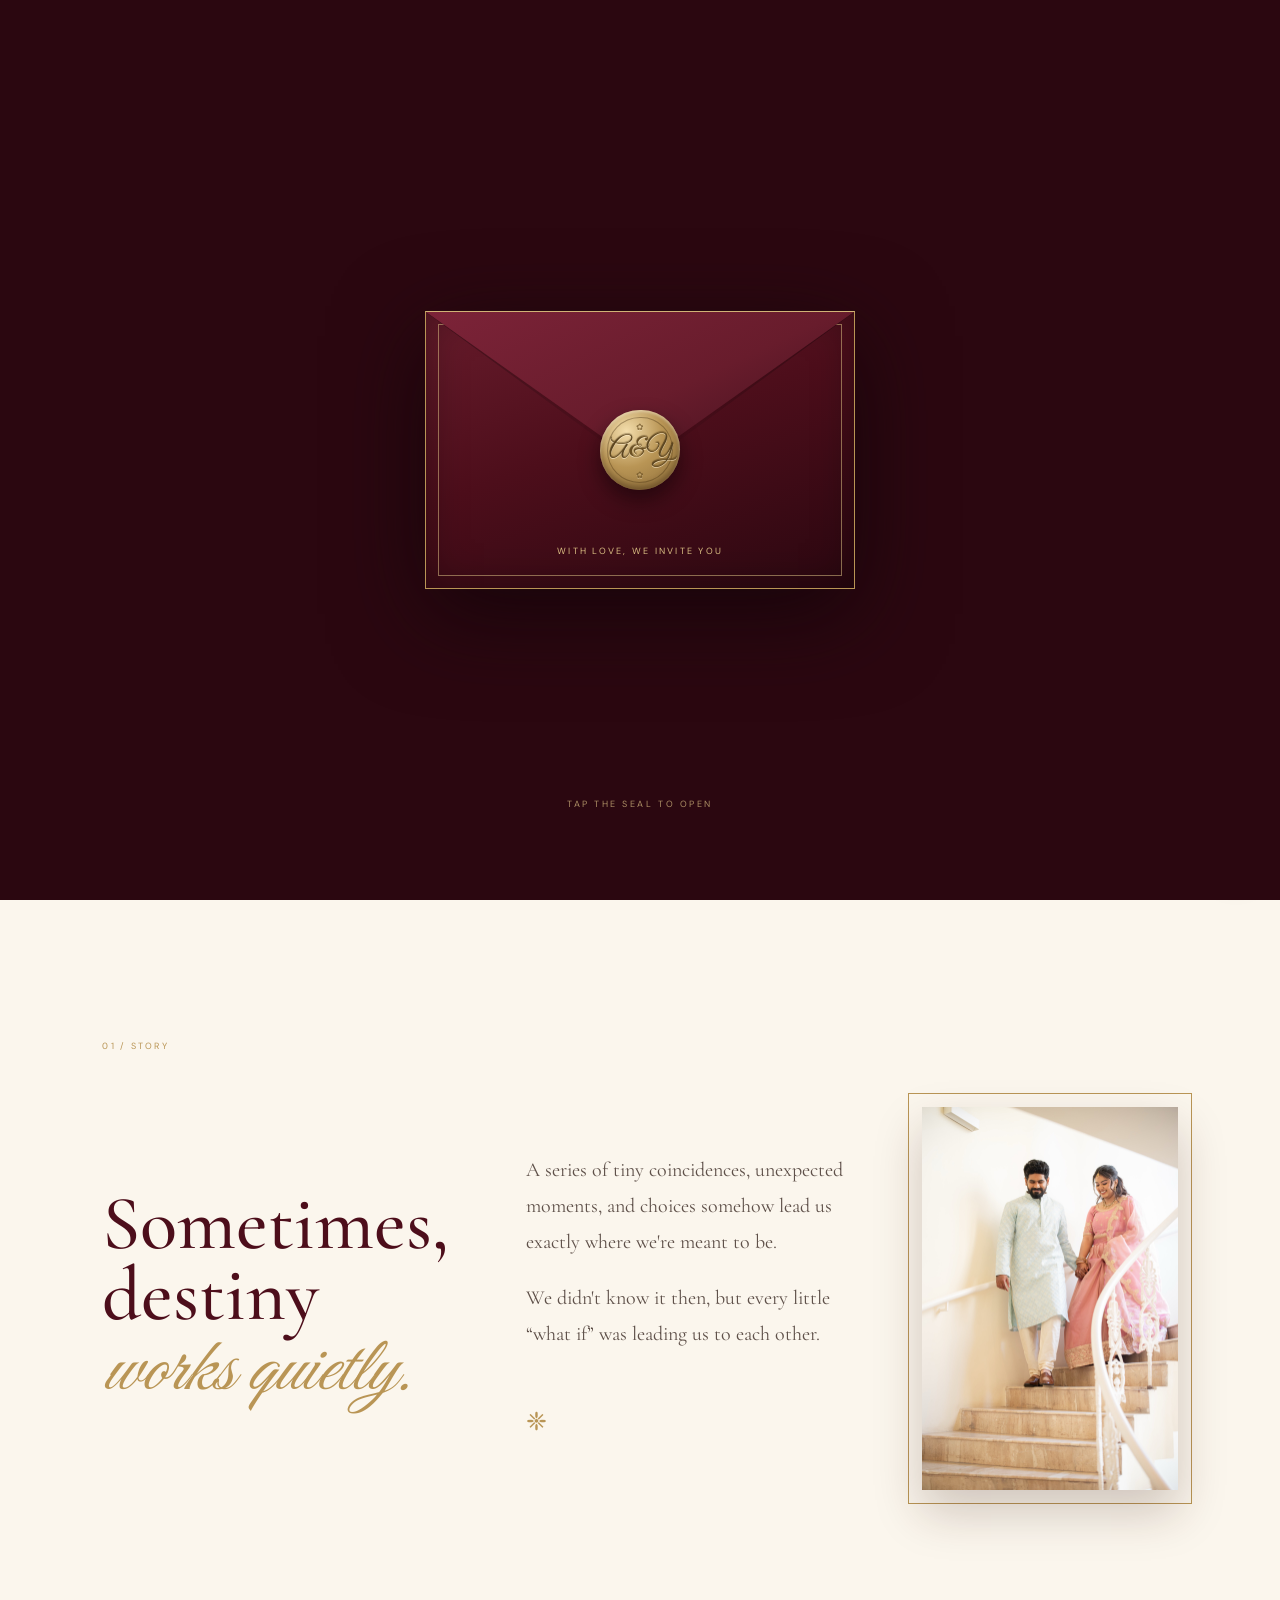
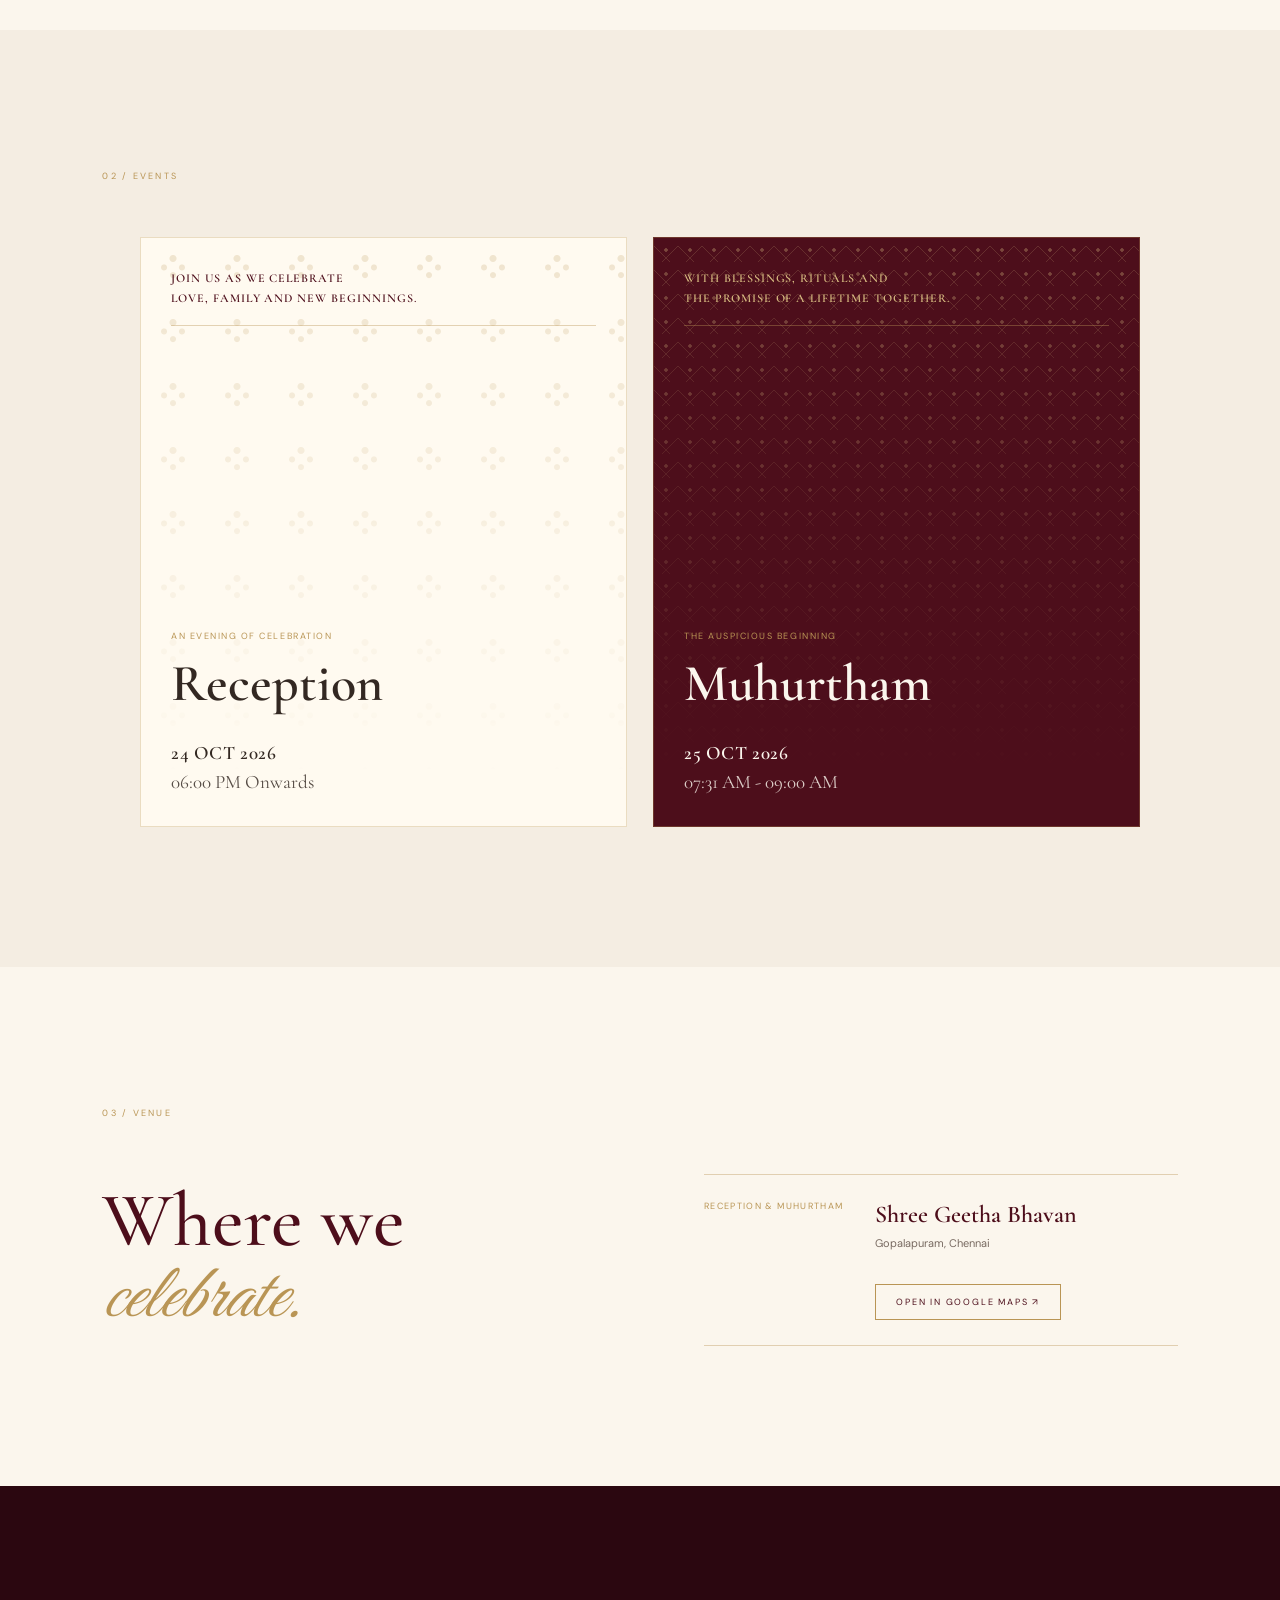
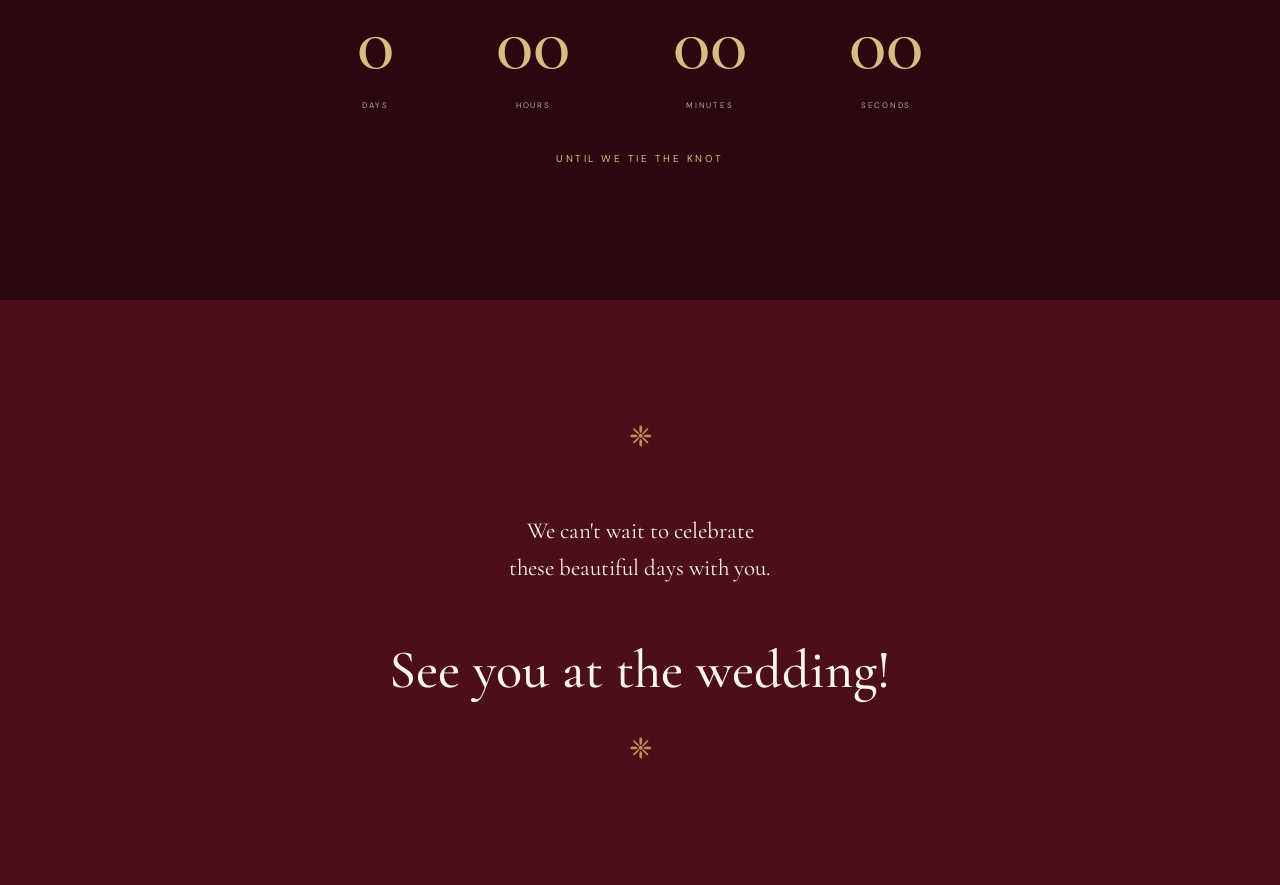
==== 24,25-October/index.html @ c05a2e61 "Add files via upload" ====
<!doctype html>
<html lang="en">
<head>
<meta charset="utf-8"><meta name="viewport" content="width=device-width,initial-scale=1">
<meta name="theme-color" content="#4d0e1b">
<title>Akshaya & Yuvaraaj — Our Wedding</title>
<link rel="preconnect" href="https://fonts.googleapis.com"><link rel="preconnect" href="https://fonts.gstatic.com" crossorigin>
<link href="https://fonts.googleapis.com/css2?family=Cormorant+Garamond:wght@400;500;600;700&family=DM+Sans:wght@400;500;600&family=Great+Vibes&family=Marcellus&family=Parisienne&display=swap" rel="stylesheet">
<link rel="stylesheet" href="css/style.css">
</head>
<body class="locked">

<div class="envelope-screen" id="envelopeScreen">
  <div class="envelope" id="envelope">
    <div class="envelope-body">
      <button class="seal" id="sealButton" aria-label="Open invitation"><span class="seal-flourish top">✿</span><span class="seal-monogram">A<i>&</i>Y</span><span class="seal-flourish bottom">✿</span></button><p>With love, we invite you</p>
    </div>
    <div class="envelope-flap"></div>
    <div class="invitation-card">
      <div class="card-border">
        <span class="ornament">✦</span>
        <p class="eyebrow">With the blessings of our families</p>
        <h1>Akshaya & Yuvaraaj</h1>
        <p class="invite-line">joyfully invite you to celebrate<br>the beginning of our forever</p>
        <p class="card-date">24 · 25 October 2026</p><p class="card-place">Chennai</p>
        <span class="ornament">❈</span>
      </div>
    </div>
  </div>
  <p class="open-hint" id="openHint">Tap the seal to open</p>
  <audio id="bgMusic" src="audio/song.mp3" loop preload="none"></audio>
</div>

<button class="sound-toggle" id="soundToggle" aria-label="Toggle music" hidden>♪</button>

<header class="site-nav">
  <a class="brand" href="#home">A <span>&</span> Y</a>
  <nav><a href="#story">Story</a><a href="#events">Events</a><a href="#venue">Venue</a></nav>
</header>

<main>
<section class="hero reveal" id="home">
  <div class="motif motif-left">✺</div><div class="hero-copy">
    <p class="eyebrow">Our wedding celebration</p><h2>Akshaya</h2><h3><i>&</i></h3><h2>Yuvaraaj</h2>
    <div class="gold-rule"></div><p class="hero-date">25 · 10 · 2026</p>
    <p class="hero-note">Two hearts.<br>One beautiful beginning.</p>
  </div><div class="motif motif-right">✺</div><div class="kolam">◇ ◇ ◇</div>
</section>

<section class="story section reveal" id="story">
  <div class="section-label">01 / Story</div><div class="story-grid">
    <div><h3>Sometimes, destiny<br><i>works quietly.</i></h3></div>
    <div class="story-copy"><p>A series of tiny coincidences, unexpected moments, and choices somehow lead us exactly where we're meant to be.</p>
    <p>We didn't know it then, but every little “what if” was leading us to each other.</p><div class="tiny-ornament">❈</div></div>
    <div class="story-photo"><img src="images/couple-stairs.jpeg" alt="Akshaya and YuvaraaJ"></div>
  </div>
</section>

<section class="events section reveal" id="events">
  <div class="section-label">02 / Events</div>
  <div class="event-grid">
    <article class="event-card reception"><div class="event-texture floral-texture"></div><p class="event-tagline-small">Join us as we celebrate<br>love, family and new beginnings.</p>
      <div class="event-lower"><div class="event-title-block"><p class="event-kicker">An evening of celebration</p><h4>Reception</h4></div>
      <div class="event-datetime-big"><span class="event-date">24 OCT 2026</span><span class="event-time">06:00 PM Onwards</span></div></div></article>
    <article class="event-card muhurtham"><div class="event-texture kolam-texture"></div><p class="event-tagline-small">With blessings, rituals and<br>the promise of a lifetime together.</p>
      <div class="event-lower"><div class="event-title-block"><p class="event-kicker">The auspicious beginning</p><h4>Muhurtham</h4></div>
      <div class="event-datetime-big"><span class="event-date">25 OCT 2026</span><span class="event-time">07:31 AM - 09:00 AM</span></div></div></article>
  </div>
</section>

<section class="venue section reveal" id="venue"><div class="section-label">03 / Venue</div><div class="venue-wrap">
  <div><h3>Where we<br><i>celebrate.</i></h3></div>
  <div class="venue-list"><div><span>Reception & Muhurtham</span><strong>Shree Geetha Bhavan</strong><small>Gopalapuram, Chennai</small>
  <a class="button" target="_blank" rel="noopener" href="https://maps.app.goo.gl/RfTNdbBHobpae8vCA?g_st=ic">Open in Google Maps ↗</a></div></div>
</div></section>

<section class="countdown section reveal">
  <div class="countdown-grid"><div><strong id="days">—</strong><span>Days</span></div><div><strong id="hours">—</strong><span>Hours</span></div>
  <div><strong id="minutes">—</strong><span>Minutes</span></div><div><strong id="seconds">—</strong><span>Seconds</span></div></div><br>
  <br><p class="eyebrow">Until we tie the knot</p>
</section>

<section class="closing reveal"><div class="closing-ornament">❈</div><p>We can't wait to celebrate<br>these beautiful days with you.</p>
<h3>See you at the wedding!</h3><div class="closing-ornament">❈</div></section>
</main>
<script src="js/script.js"></script>
</body></html>
---- 24,25-October/css/style.css ----
:root{--maroon:#4d0e1b;--maroon-deep:#2b0710;--maroon-soft:#681c2c;--gold:#b99555;--gold-light:#d8bd82;--teal:#164f4e;--ivory:#fbf6ed;--paper:#fffaf2;--ink:#332822;--muted:#786a61}
*{box-sizing:border-box}html{scroll-behavior:smooth}body{margin:0;background:var(--ivory);color:var(--ink);font-family:"DM Sans",sans-serif}body.locked{overflow:hidden}a{color:inherit;text-decoration:none}
.envelope-screen{position:fixed;inset:0;z-index:50;background:var(--maroon-deep);display:grid;place-items:center;overflow:hidden;transition:opacity .9s ease,visibility .9s ease}.envelope-screen.closed-out{opacity:0;visibility:hidden;pointer-events:none}
.envelope{position:relative;width:min(72vw,430px);aspect-ratio:1.55;perspective:1200px;filter:drop-shadow(0 25px 45px #17040a)}.envelope-body{position:absolute;inset:0;background:linear-gradient(160deg,var(--maroon-soft) 0%,var(--maroon) 45%,var(--maroon-deep) 100%);border:1px solid var(--gold);display:grid;place-items:center;overflow:hidden;box-shadow:inset 0 0 40px rgba(0,0,0,.35)}.envelope-body:before{content:"";position:absolute;inset:12px;border:1px solid rgba(216,189,130,.55)}.envelope-body:after{content:"";position:absolute;left:0;right:0;top:0;height:57%;background:linear-gradient(to bottom,rgba(0,0,0,.32),transparent);clip-path:polygon(0 0,100% 0,50% 100%);pointer-events:none}.envelope-body p{position:absolute;bottom:22px;color:var(--gold-light);font-size:9px;letter-spacing:.25em;text-transform:uppercase}
.seal{width:80px;height:80px;z-index:5;position:relative;border-radius:50% 48% 51% 49%/51% 49% 51% 49%;background:radial-gradient(circle at 33% 27%,#f3ddab 0%,var(--gold) 45%,#8a6a37 100%);box-shadow:0 10px 20px rgba(10,2,4,.5),inset 0 2px 3px rgba(255,246,222,.5),inset 0 -4px 7px rgba(50,32,10,.45);display:grid;place-items:center;transition:opacity .5s ease .05s,transform .6s cubic-bezier(.3,.6,.3,1) .05s,box-shadow .3s;border:none;padding:0;cursor:pointer;font:inherit;animation:sealPulse 2.6s ease-in-out infinite}.seal:hover{box-shadow:0 12px 26px rgba(10,2,4,.55),inset 0 2px 3px rgba(255,246,222,.6),inset 0 -4px 7px rgba(50,32,10,.4),0 0 0 4px rgba(216,189,130,.25)}.envelope.open .seal{opacity:0;transform:scale(.35) rotate(-16deg);animation:none}
@keyframes sealPulse{0%,100%{transform:scale(1);box-shadow:0 10px 20px rgba(10,2,4,.5),inset 0 2px 3px rgba(255,246,222,.5),inset 0 -4px 7px rgba(50,32,10,.45),0 0 0 0 rgba(216,189,130,.35)}50%{transform:scale(1.045);box-shadow:0 10px 20px rgba(10,2,4,.5),inset 0 2px 3px rgba(255,246,222,.5),inset 0 -4px 7px rgba(50,32,10,.45),0 0 0 8px rgba(216,189,130,0)}}
.open-hint{position:absolute;bottom:9%;left:50%;transform:translateX(-50%);color:var(--gold-light);font-size:9px;letter-spacing:.28em;text-transform:uppercase;opacity:.75;transition:opacity .5s ease;animation:hintFade 2.6s ease-in-out infinite}.open-hint.faded{opacity:0;animation:none}
@keyframes hintFade{0%,100%{opacity:.55}50%{opacity:.9}}
.seal:before{content:"";position:absolute;inset:7px;border-radius:inherit;border:1px solid rgba(74,52,18,.4)}
.seal-monogram{font-family:"Great Vibes";font-size:27px;line-height:1;color:#5c451f;text-shadow:0 1px 0 rgba(255,241,214,.65),0 -1px 1px rgba(58,38,10,.55);position:relative;z-index:1}.seal-monogram i{font-style:normal;margin:0 1px;color:#6b5023}
.seal-flourish{position:absolute;font-size:9px;color:#6b5023;opacity:.7;text-shadow:0 1px 0 rgba(255,241,214,.5)}.seal-flourish.top{top:11px}.seal-flourish.bottom{bottom:9px}
.envelope-flap{position:absolute;z-index:4;left:0;right:0;top:0;height:55%;background:linear-gradient(155deg,#7c2338 0%,var(--maroon-soft) 55%,#3d0f1c 100%);clip-path:polygon(0 0,100% 0,50% 100%);border-top:1px solid var(--gold-light);transform-origin:top;transition:transform 1.1s cubic-bezier(.2,.75,.2,1);filter:drop-shadow(0 8px 12px rgba(0,0,0,.4))}.envelope.open .envelope-flap{transform:rotateX(180deg)}
.invitation-card{position:absolute;z-index:3;left:7%;right:7%;top:8%;bottom:5%;background:var(--paper);padding:10px;transform:translateY(38%) scale(.94);opacity:0;transition:transform 1.15s .3s cubic-bezier(.2,.8,.2,1),opacity .5s .35s ease;box-shadow:0 12px 30px rgba(0,0,0,.18)}.envelope.open .invitation-card{transform:translateY(-4%) scale(1);opacity:1}
.card-border{height:100%;border:1px solid var(--gold);outline:1px solid rgba(185,149,85,.35);outline-offset:-6px;display:flex;flex-direction:column;align-items:center;justify-content:center;text-align:center;padding:18px}.ornament{color:var(--gold);font-size:18px;display:inline-block;animation:ornamentShimmer 4.5s ease-in-out infinite}.eyebrow{font-size:10px;letter-spacing:.25em;text-transform:uppercase;color:var(--gold);margin:0 0 15px}.card-border .eyebrow{font-size:8px;margin:9px 0}.card-border h1{font:600 clamp(26px,5vw,39px) "Cormorant Garamond";margin:5px 0 8px;color:var(--maroon)}.card-border h1 i,.hero h2 i{font-family:"Great Vibes";font-weight:400;color:var(--gold)}.invite-line{font:400 12px/1.6 "Cormorant Garamond";margin:4px 0 10px}.card-date{font-size:8px;letter-spacing:.2em;text-transform:uppercase;color:var(--maroon);margin:3px}.card-place{font-size:8px;letter-spacing:.2em;text-transform:uppercase;color:var(--muted);margin:0 0 8px}
.site-nav{position:fixed;z-index:20;top:0;left:0;right:0;height:76px;padding:0 5vw;display:flex;align-items:center;justify-content:space-between;background:rgba(251,246,237,.88);backdrop-filter:blur(12px);border-bottom:1px solid rgba(185,149,85,.18);opacity:0;transform:translateY(-15px);transition:.7s .3s}.site-nav.visible{opacity:1;transform:none}.brand{font:600 21px "Cormorant Garamond";color:var(--maroon)}.brand span{font-family:"Great Vibes";color:var(--gold)}.site-nav nav{display:flex;gap:34px;font-size:10px;text-transform:uppercase;letter-spacing:.18em;color:var(--maroon)}
.hero{min-height:100svh;background:var(--maroon);color:var(--ivory);display:grid;place-items:center;text-align:center;position:relative;overflow:hidden;padding:100px 20px 70px}.hero:before{content:"";position:absolute;inset:5%;border:1px solid rgba(216,189,130,.32)}.hero:after{content:"";position:absolute;inset:7%;border:1px solid rgba(216,189,130,.13)}.hero-copy{position:relative;z-index:2}.hero .eyebrow{color:var(--gold-light)}.hero h2{font:600 clamp(58px,11vw,125px)/.8 "Cormorant Garamond";margin:0 0 24px}.hero h3{margin:6px 0}.hero h3 i{display:inline-block;animation:ampGlow 3.2s ease-in-out infinite;text-shadow:0 0 0 rgba(216,189,130,0)}.gold-rule{height:1px;width:100px;background:var(--gold);margin:auto}.hero-date{font-size:14px;letter-spacing:.45em;margin:23px 0;color:var(--gold-light)}.hero-note{font:400 14px/1.7 "Cormorant Garamond";opacity:.82}.motif{position:absolute;color:var(--gold);font-size:160px;opacity:.12;animation:motifFloat 9s ease-in-out infinite}.motif-left{left:-55px;top:22%}.motif-right{right:-55px;bottom:18%;animation-delay:-4.5s}.kolam{position:absolute;bottom:8%;font-size:25px;letter-spacing:14px;color:var(--gold);opacity:.35}
.section{padding:140px 8vw;max-width:1450px;margin:auto}.section-label{font-size:9px;letter-spacing:.25em;color:var(--gold);text-transform:uppercase;margin-bottom:55px}.story-grid{display:grid;grid-template-columns:.9fr 1fr .8fr;gap:6vw;align-items:stretch}.venue-wrap{display:grid;grid-template-columns:1fr 1fr;gap:10vw;align-items:center}
.story-grid>div:first-child,.story-copy{display:flex;flex-direction:column;justify-content:center}.story-photo{position:relative}.story-photo:before{content:"";position:absolute;inset:-14px;border:1px solid var(--gold);z-index:0}.story-photo img{position:relative;z-index:1;display:block;width:100%;height:100%;min-height:380px;object-fit:cover;object-position:top center;box-shadow:0 22px 45px rgba(57,27,18,.22)}h3{font:500 clamp(48px,6vw,82px)/.92 "Cormorant Garamond";color:var(--maroon);margin:0}h3 i{font-family:"Great Vibes";font-weight:400;color:var(--gold)}
.story-copy{max-width:530px;font:400 20px/1.8 "Cormorant Garamond";color:#5f514a}.story-copy p{margin:0 0 20px}.tiny-ornament{color:var(--gold);font-size:25px;margin-top:28px;display:inline-block;animation:ornamentShimmer 5s ease-in-out infinite .8s}.events{background:#f4ede2;max-width:none;padding-left:8vw;padding-right:8vw}.section-heading{text-align:center;margin-bottom:70px}.section-heading .eyebrow{margin-bottom:10px}.event-grid{display:grid;grid-template-columns:repeat(2,1fr);gap:26px;max-width:1000px;margin:auto}.event-card{min-height:590px;padding:30px;display:flex;flex-direction:column;justify-content:space-between;position:relative;overflow:hidden;border:1px solid rgba(185,149,85,.3);transition:transform .45s,box-shadow .45s}.event-card:hover{transform:translateY(-9px);box-shadow:0 22px 50px rgba(57,27,18,.13)}.reception{background:#fffaf0}.muhurtham{background:var(--maroon);color:var(--ivory)}.event-tagline-small{font:600 12px/1.7 "Cormorant Garamond";letter-spacing:.08em;text-transform:uppercase;color:var(--gold-light);margin:0 0 4px;padding-bottom:16px;border-bottom:1px solid rgba(185,149,85,.4)}.reception .event-tagline-small{color:var(--maroon)}
.event-texture{position:absolute;inset:0;z-index:0;pointer-events:none}.event-card>*:not(.event-texture){position:relative;z-index:1}
.bokeh-texture{opacity:.5;background-image:radial-gradient(circle at 15% 20%,rgba(216,189,130,.9) 0 4px,transparent 6px),radial-gradient(circle at 60% 10%,rgba(216,189,130,.6) 0 3px,transparent 5px),radial-gradient(circle at 85% 45%,rgba(216,189,130,.8) 0 5px,transparent 7px),radial-gradient(circle at 30% 65%,rgba(216,189,130,.5) 0 3px,transparent 5px),radial-gradient(circle at 70% 80%,rgba(216,189,130,.7) 0 4px,transparent 6px),radial-gradient(circle at 10% 90%,rgba(216,189,130,.6) 0 3px,transparent 5px),radial-gradient(circle at 95% 75%,rgba(216,189,130,.55) 0 3px,transparent 5px);background-size:230px 230px;mask-image:linear-gradient(to bottom,#000,transparent 92%);animation:driftBokeh 26s linear infinite}
.floral-texture{opacity:.22;background-image:radial-gradient(circle at 50% 32%,var(--gold) 0 3px,transparent 4px),radial-gradient(circle at 36% 46%,var(--gold) 0 2.5px,transparent 3.5px),radial-gradient(circle at 64% 46%,var(--gold) 0 2.5px,transparent 3.5px),radial-gradient(circle at 50% 58%,var(--gold) 0 2.5px,transparent 3.5px);background-size:64px 64px;mask-image:linear-gradient(to bottom,#000,transparent 92%);animation:driftFloral 16s linear infinite}
.kolam-texture{opacity:.34;background-image:radial-gradient(circle,var(--gold-light) 1.5px,transparent 2px),repeating-linear-gradient(45deg,transparent 0 11px,rgba(216,189,130,.55) 11px 12px,transparent 12px 23px),repeating-linear-gradient(-45deg,transparent 0 11px,rgba(216,189,130,.55) 11px 12px,transparent 12px 23px);background-size:24px 24px;mask-image:linear-gradient(to bottom,#000,transparent 92%);animation:driftKolam 10s linear infinite}
@keyframes driftBokeh{0%{background-position:0 0}100%{background-position:230px 115px}}
@keyframes driftFloral{0%{background-position:0 0}100%{background-position:-128px 128px}}
@keyframes driftKolam{0%{background-position:0 0}100%{background-position:48px 48px}}
.event-lower{display:flex;flex-direction:column}.event-kicker{font-size:9px;text-transform:uppercase;letter-spacing:.17em;color:var(--gold);margin:0 0 10px}.event-card h4{font:600 52px "Cormorant Garamond";margin:0}.event-datetime-big{font:400 19px/1.5 "Cormorant Garamond";margin-top:24px}.event-datetime-big .event-date{display:block;font-weight:600;letter-spacing:.03em}.event-datetime-big .event-time{display:block;opacity:.82}
.card-map-button{margin-top:16px;display:inline-flex;align-items:center;gap:8px;width:fit-content;border:1px solid rgba(185,149,85,.65);color:inherit;padding:9px 16px;font-size:9px;letter-spacing:.16em;text-transform:uppercase;transition:.3s}.card-map-button:hover{background:var(--gold);border-color:var(--gold);color:var(--maroon-deep)}.reception .card-map-button{border-color:var(--gold);color:var(--maroon)}.reception .card-map-button:hover{color:var(--ivory)}
.countdown{background:var(--maroon-deep);max-width:none;color:var(--ivory);text-align:center;padding-top:110px;padding-bottom:120px}.countdown .eyebrow{color:var(--gold-light)}.countdown-grid{display:flex;justify-content:center;gap:clamp(30px,8vw,120px)}.countdown-grid div{display:flex;flex-direction:column;gap:10px}.countdown-grid strong{font:500 clamp(42px,7vw,78px) "Cormorant Garamond";color:var(--gold-light)}.countdown-grid span{font-size:8px;letter-spacing:.22em;text-transform:uppercase;opacity:.65}
.venue{background:var(--ivory)}.venue-list{border-top:1px solid rgba(185,149,85,.4)}.venue-list>div{padding:25px 0;border-bottom:1px solid rgba(185,149,85,.4);display:grid;grid-template-columns:1fr 2fr;gap:20px}.venue-list span{font-size:9px;text-transform:uppercase;letter-spacing:.15em;color:var(--gold)}.venue-list strong{font:600 24px "Cormorant Garamond";color:var(--maroon)}.venue-list small{grid-column:2;color:var(--muted);font-size:11px;margin-top:-13px}.venue-list .button{grid-column:2;justify-self:start;margin-top:14px;display:inline-flex;align-items:center;gap:9px;white-space:nowrap;border:1px solid var(--gold);color:var(--maroon);padding:11px 20px;font-size:9px;letter-spacing:.2em;text-transform:uppercase;transition:.3s}.venue-list .button:hover{background:var(--gold);color:var(--ivory)}
.sound-toggle{position:fixed;z-index:30;right:22px;bottom:22px;width:44px;height:44px;border-radius:50%;border:1px solid var(--gold);background:rgba(251,246,237,.9);backdrop-filter:blur(8px);color:var(--maroon);font-size:16px;display:grid;place-items:center;cursor:pointer;transition:.3s;box-shadow:0 8px 22px rgba(57,27,18,.15)}.sound-toggle:hover{background:var(--gold);color:var(--ivory)}.sound-toggle.muted{opacity:.55}
.closing{min-height:65vh;background:var(--maroon);color:var(--ivory);display:grid;place-items:center;text-align:center;padding:100px 20px}.closing p{font:400 23px/1.6 "Cormorant Garamond"}.closing h3{color:var(--ivory);font-size:54px}.closing h3 i{color:var(--gold-light)}.closing-ornament{color:var(--gold);font-size:28px;display:inline-block;animation:ornamentShimmer 4.5s ease-in-out infinite 1.2s}.reveal{opacity:0;transform:translateY(35px);transition:opacity .9s ease,transform .9s ease}.reveal.in-view{opacity:1;transform:none}
@keyframes pulse{50%{transform:scale(1.05);box-shadow:0 0 25px rgba(216,189,130,.12)}}@keyframes float{50%{transform:translateY(-20px) rotate(8deg)}}@keyframes sound{50%{transform:translateY(-13px) scale(1.05)}}
@keyframes motifFloat{0%,100%{transform:translateY(0) rotate(0deg) scale(1)}33%{transform:translateY(-30px) rotate(10deg) scale(1.05)}66%{transform:translateY(14px) rotate(-8deg) scale(.97)}}
@keyframes ornamentShimmer{0%,100%{opacity:1;transform:rotate(0deg) scale(1)}50%{opacity:.5;transform:rotate(14deg) scale(1.15)}}
@keyframes ampGlow{0%,100%{transform:scale(1);text-shadow:0 0 0 rgba(216,189,130,0)}50%{transform:scale(1.1);text-shadow:0 0 18px rgba(216,189,130,.65)}}
@media(max-width:800px){.site-nav{height:62px}.site-nav nav{gap:17px}.hero h2{font-size:60px}.section{padding:95px 7vw}.story-grid,.venue-wrap{grid-template-columns:1fr;gap:50px}.story-photo img{min-height:280px}.event-grid{grid-template-columns:1fr}.event-card{min-height:500px}.countdown-grid{gap:20px}.countdown-grid strong{font-size:38px}.venue-list>div{grid-template-columns:1fr}.venue-list small{grid-column:1;margin-top:-10px}.venue-list .button{grid-column:1}.motif{font-size:100px}
.envelope{aspect-ratio:1.05}.invitation-card{left:5%;right:5%;top:6%;bottom:4%;overflow:hidden}.card-border{padding:10px;outline-offset:-4px}.card-border .eyebrow{font-size:6.5px;margin:0 0 4px;letter-spacing:.18em}.card-border h1{font-size:clamp(19px,6.4vw,26px);margin:2px 0 4px}.invite-line{font-size:9.5px;line-height:1.4;margin:2px 0 6px}.card-date{font-size:6.5px;margin:2px;letter-spacing:.15em}.card-place{font-size:6.5px;margin:0 0 3px;letter-spacing:.15em}.card-border .ornament{font-size:13px}}
@media(prefers-reduced-motion:reduce){*,*:before,*:after{scroll-behavior:auto!important;animation:none!important;transition-duration:.01ms!important}}
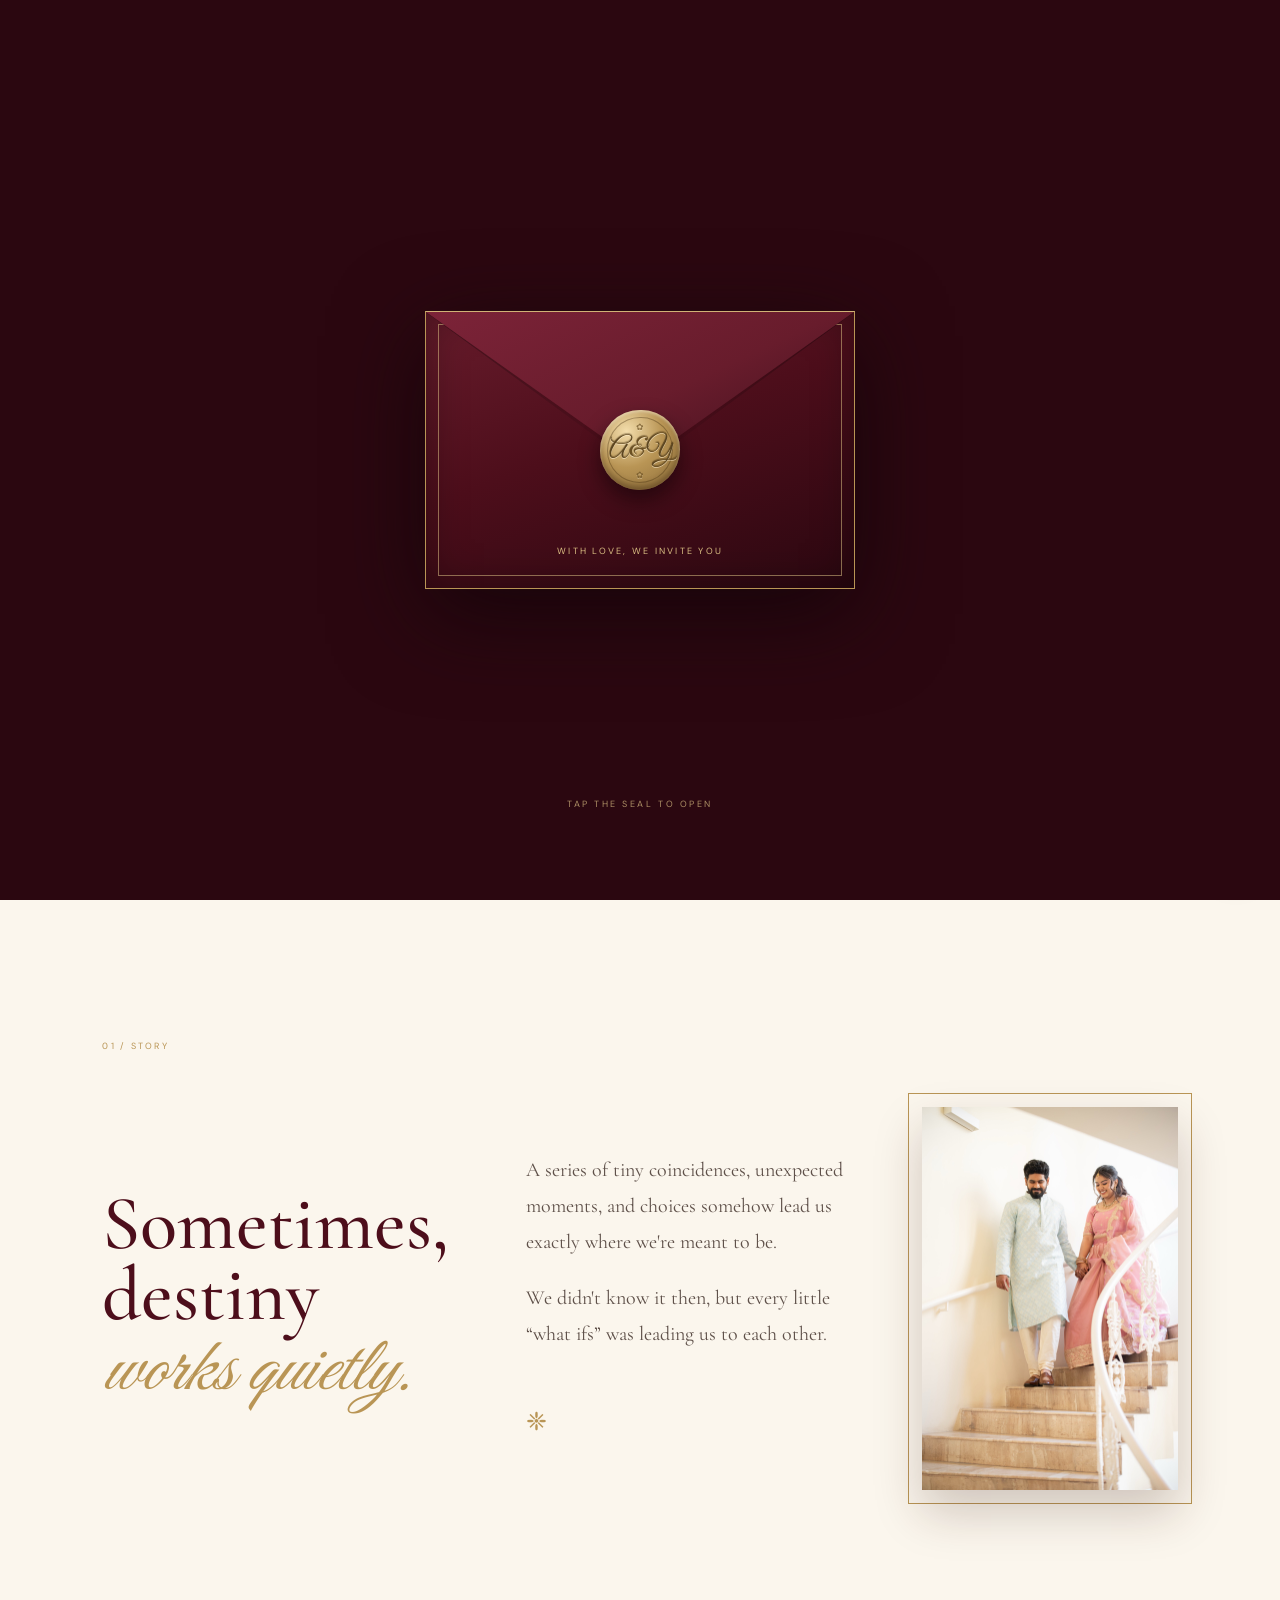
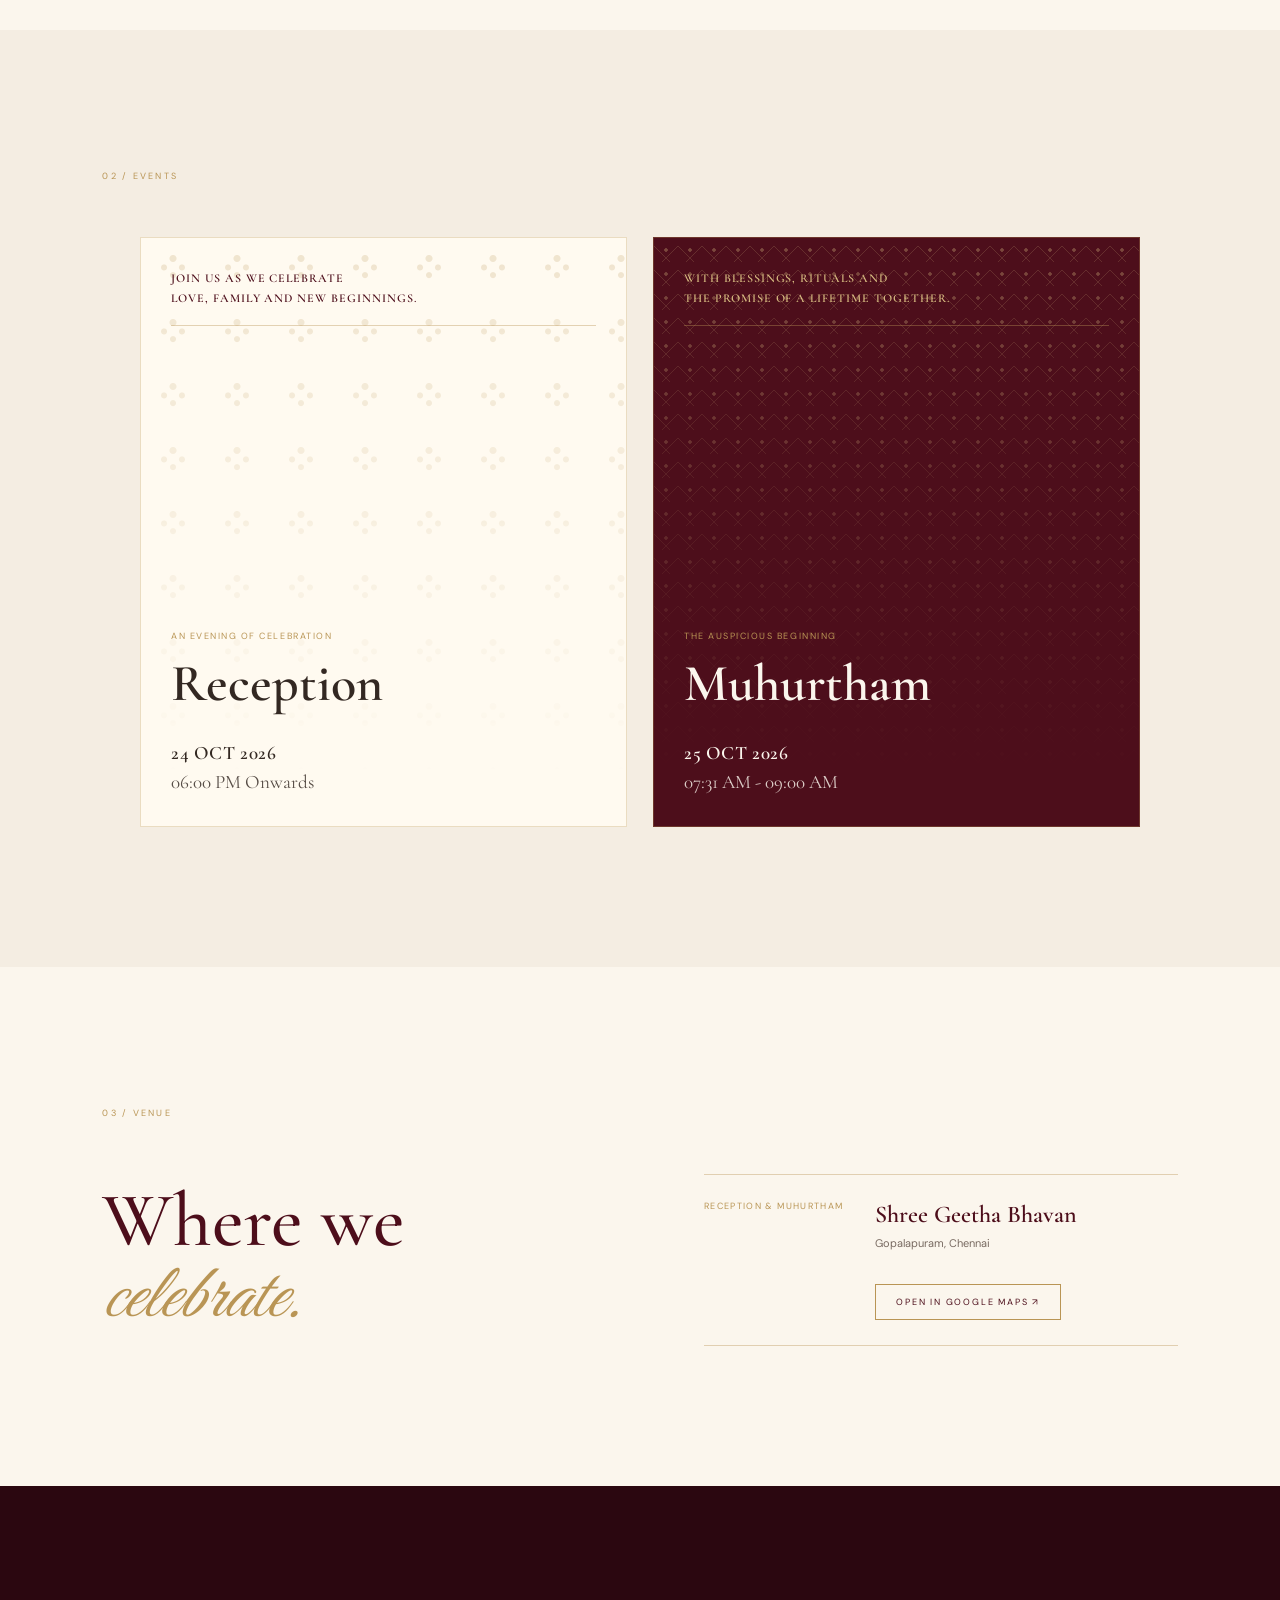
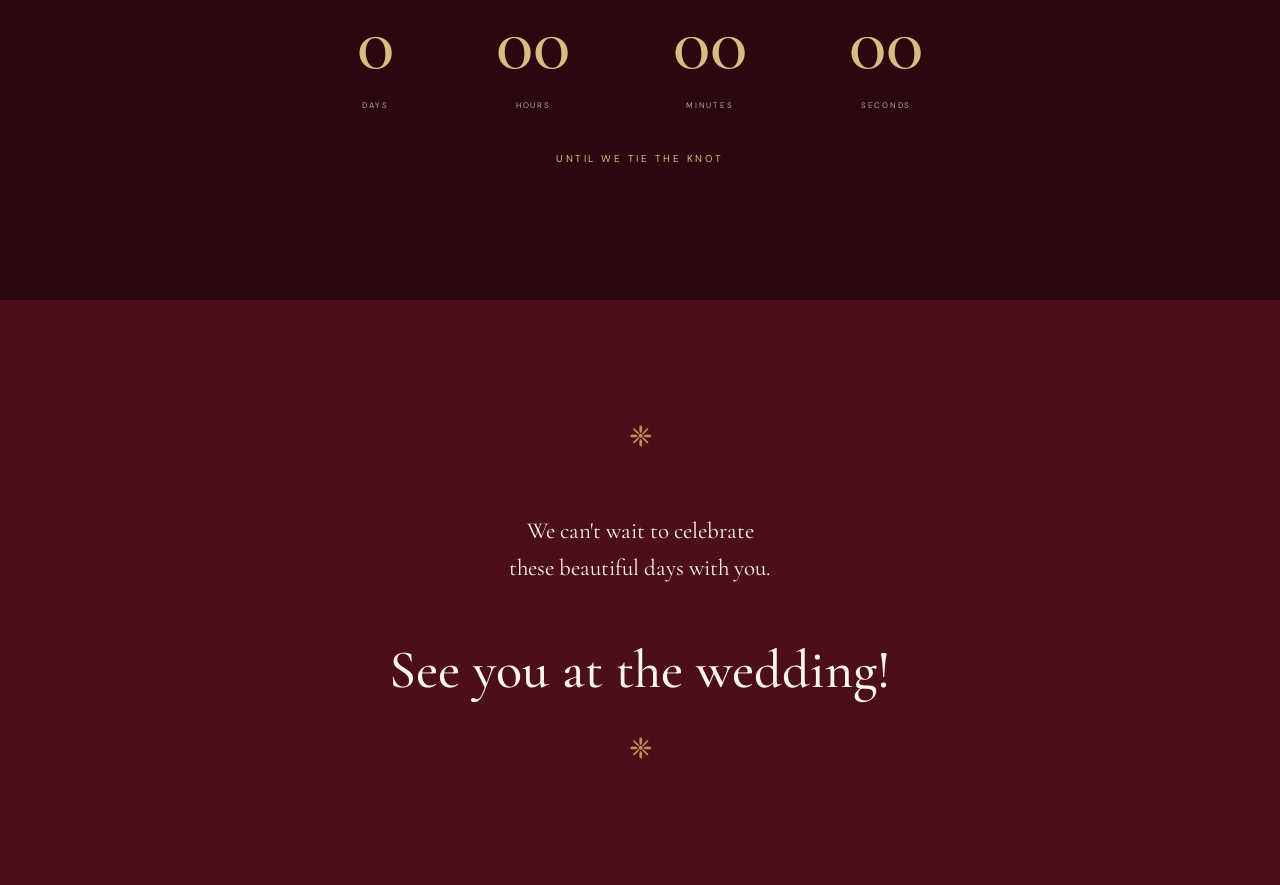
==== commit 973377ae: "Update index.html" ====
--- a/24,25-October/index.html
+++ b/24,25-October/index.html
@@ -51,7 +51,7 @@
   <div class="section-label">01 / Story</div><div class="story-grid">
     <div><h3>Sometimes, destiny<br><i>works quietly.</i></h3></div>
     <div class="story-copy"><p>A series of tiny coincidences, unexpected moments, and choices somehow lead us exactly where we're meant to be.</p>
-    <p>We didn't know it then, but every little “what if” was leading us to each other.</p><div class="tiny-ornament">❈</div></div>
+    <p>We didn't know it then, but every little “what ifs” was leading us to each other.</p><div class="tiny-ornament">❈</div></div>
     <div class="story-photo"><img src="images/couple-stairs.jpeg" alt="Akshaya and YuvaraaJ"></div>
   </div>
 </section>
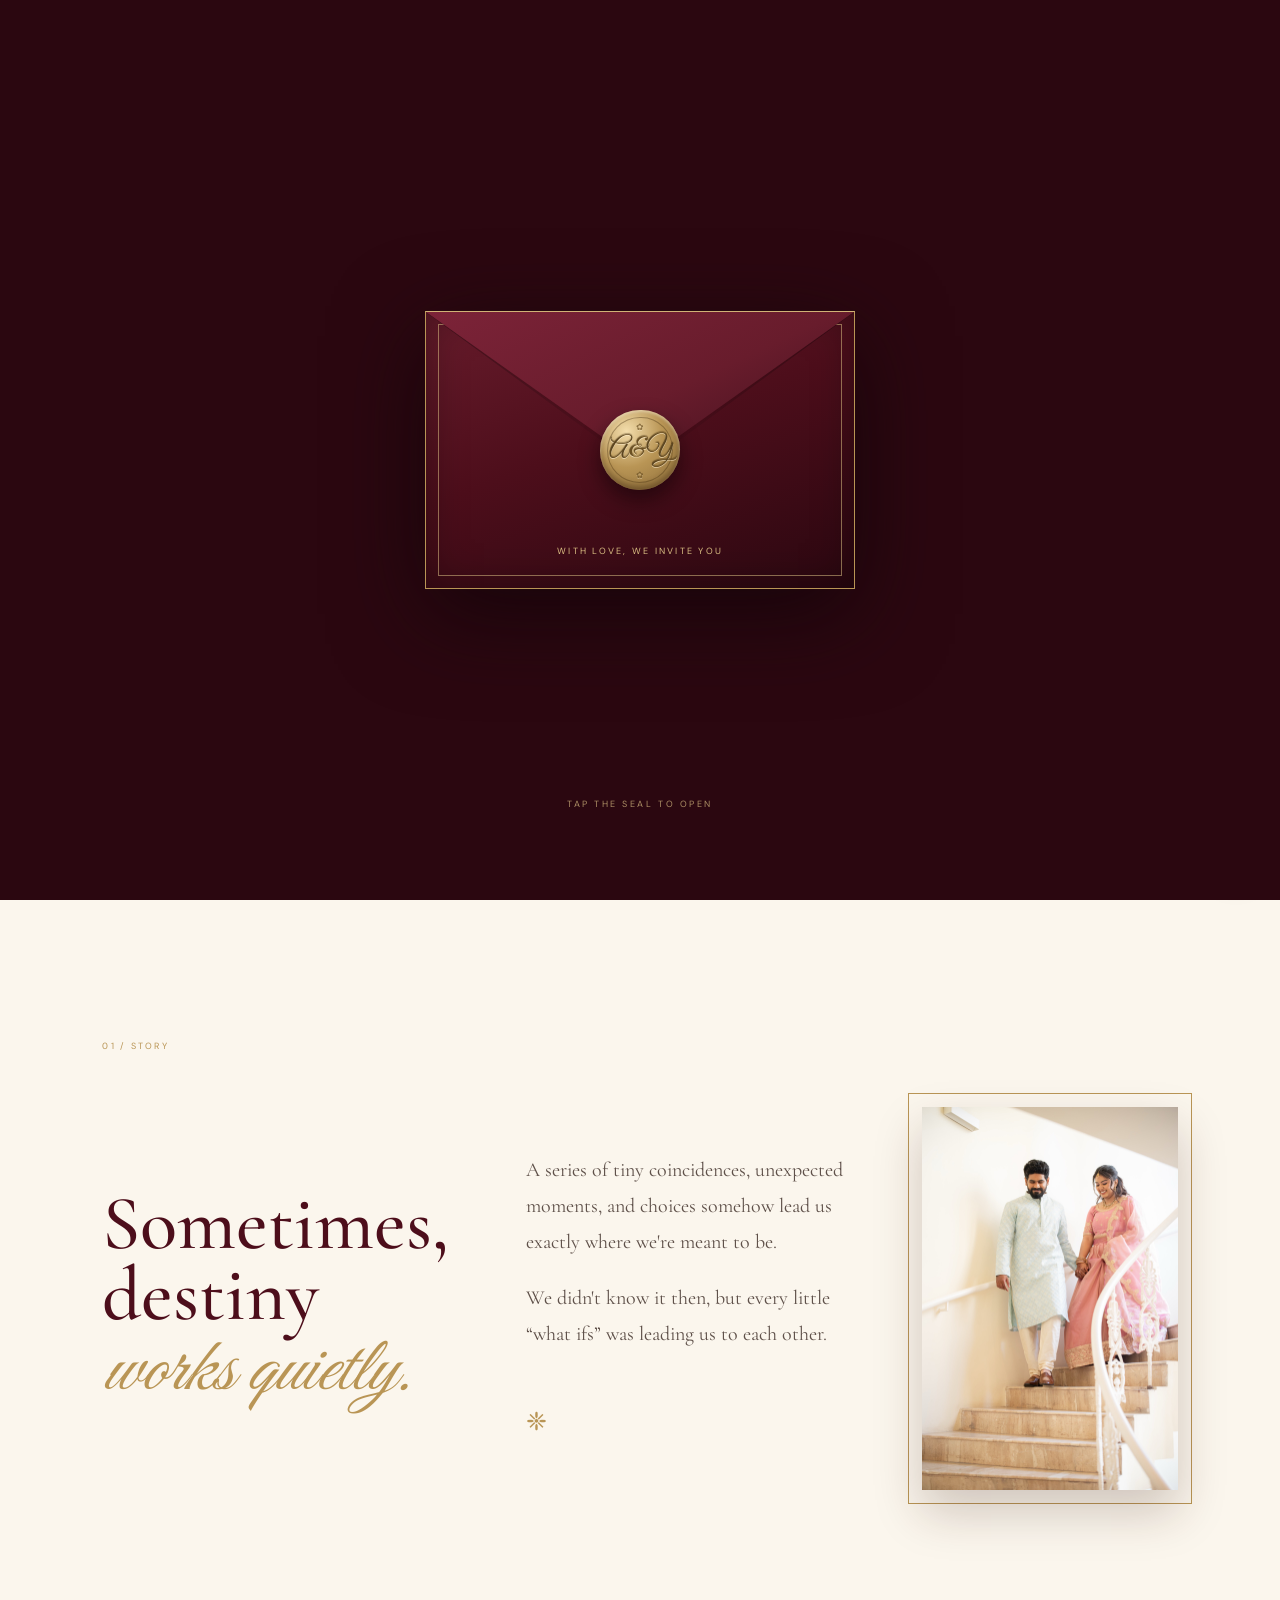
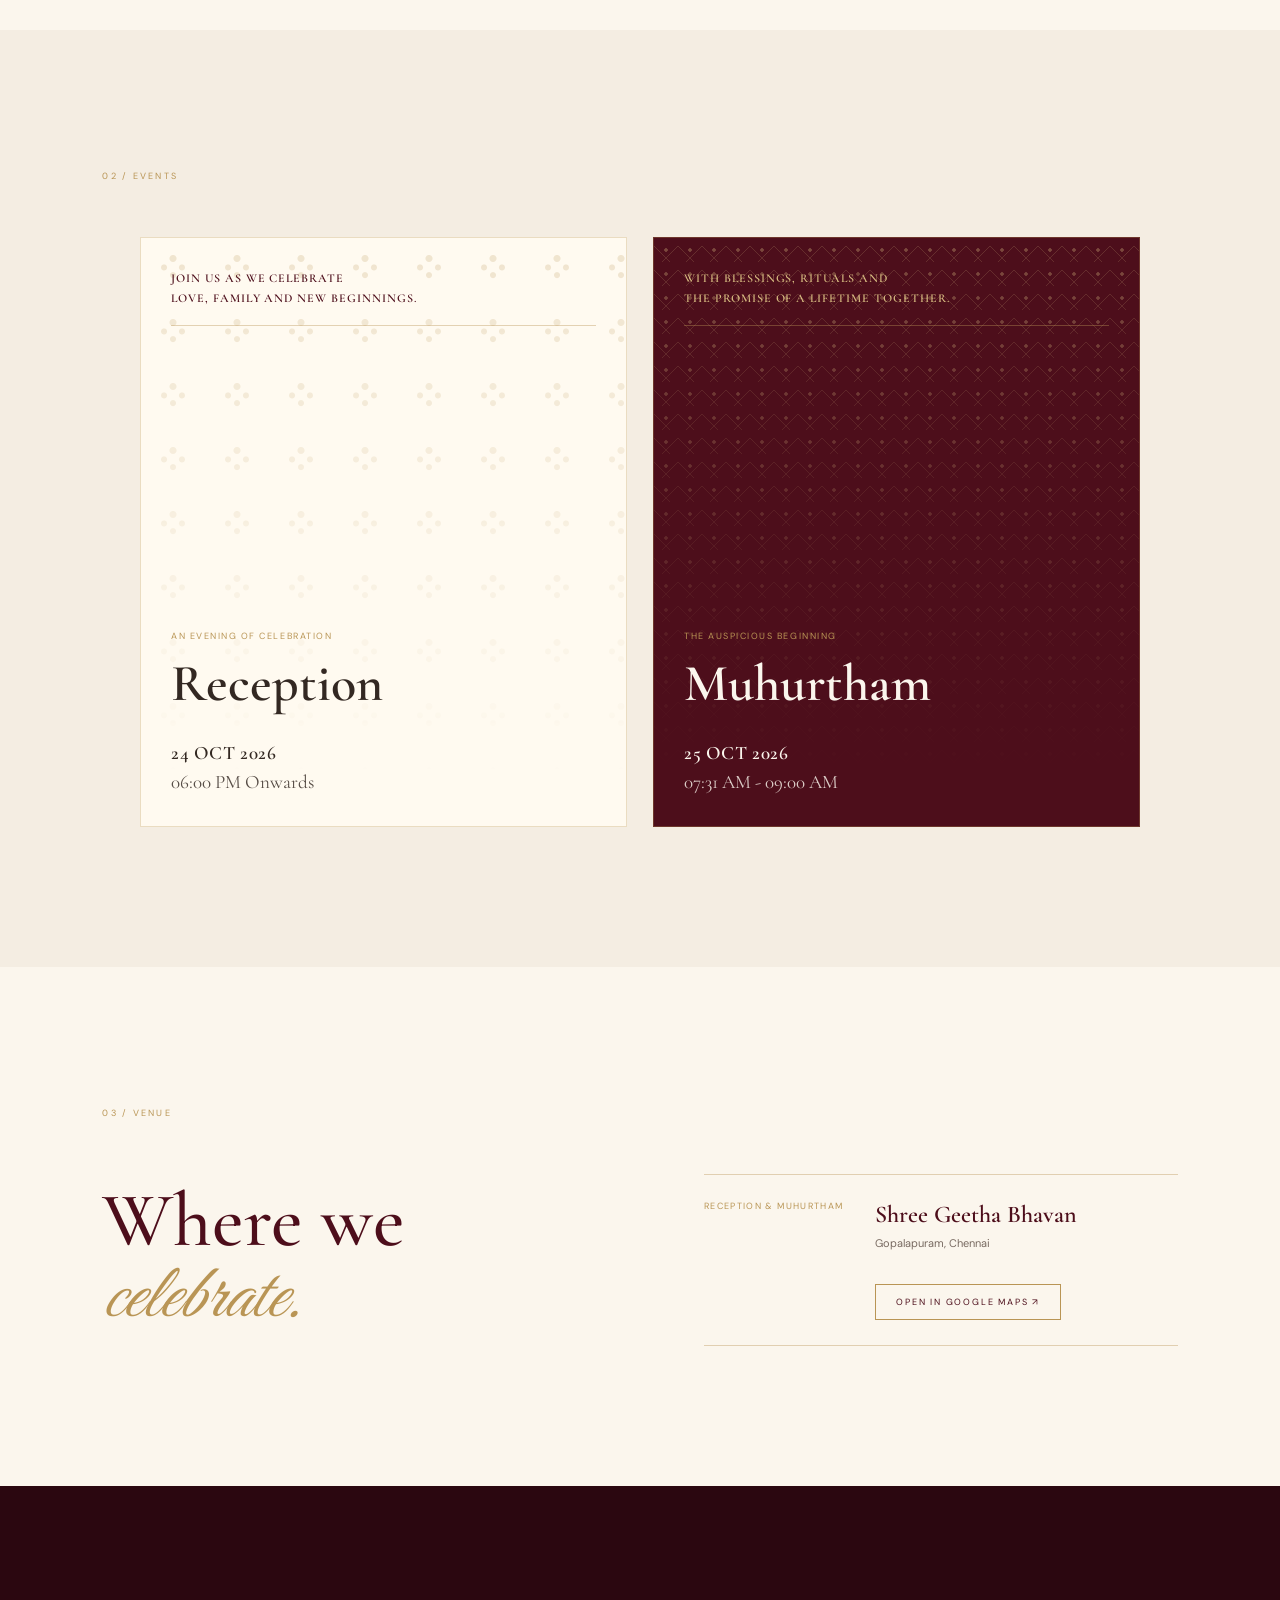
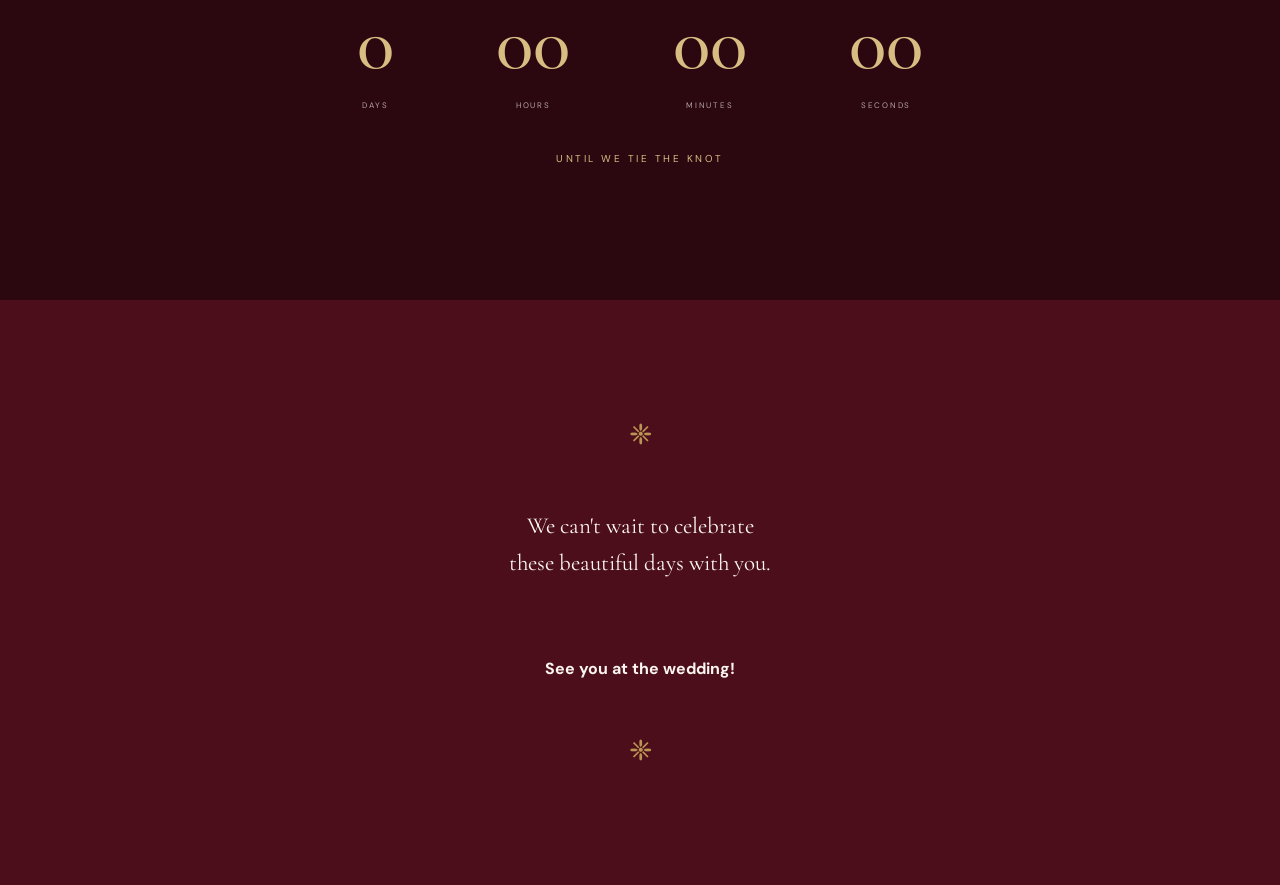
==== commit c3ae9700: "Update index.html" ====
--- a/24,25-October/index.html
+++ b/24,25-October/index.html
@@ -81,7 +81,7 @@
 </section>
 
 <section class="closing reveal"><div class="closing-ornament">❈</div><p>We can't wait to celebrate<br>these beautiful days with you.</p>
-<h3>See you at the wedding!</h3><div class="closing-ornament">❈</div></section>
+<h4>See you at the wedding!</h4><div class="closing-ornament">❈</div></section>
 </main>
 <script src="js/script.js"></script>
 </body></html>
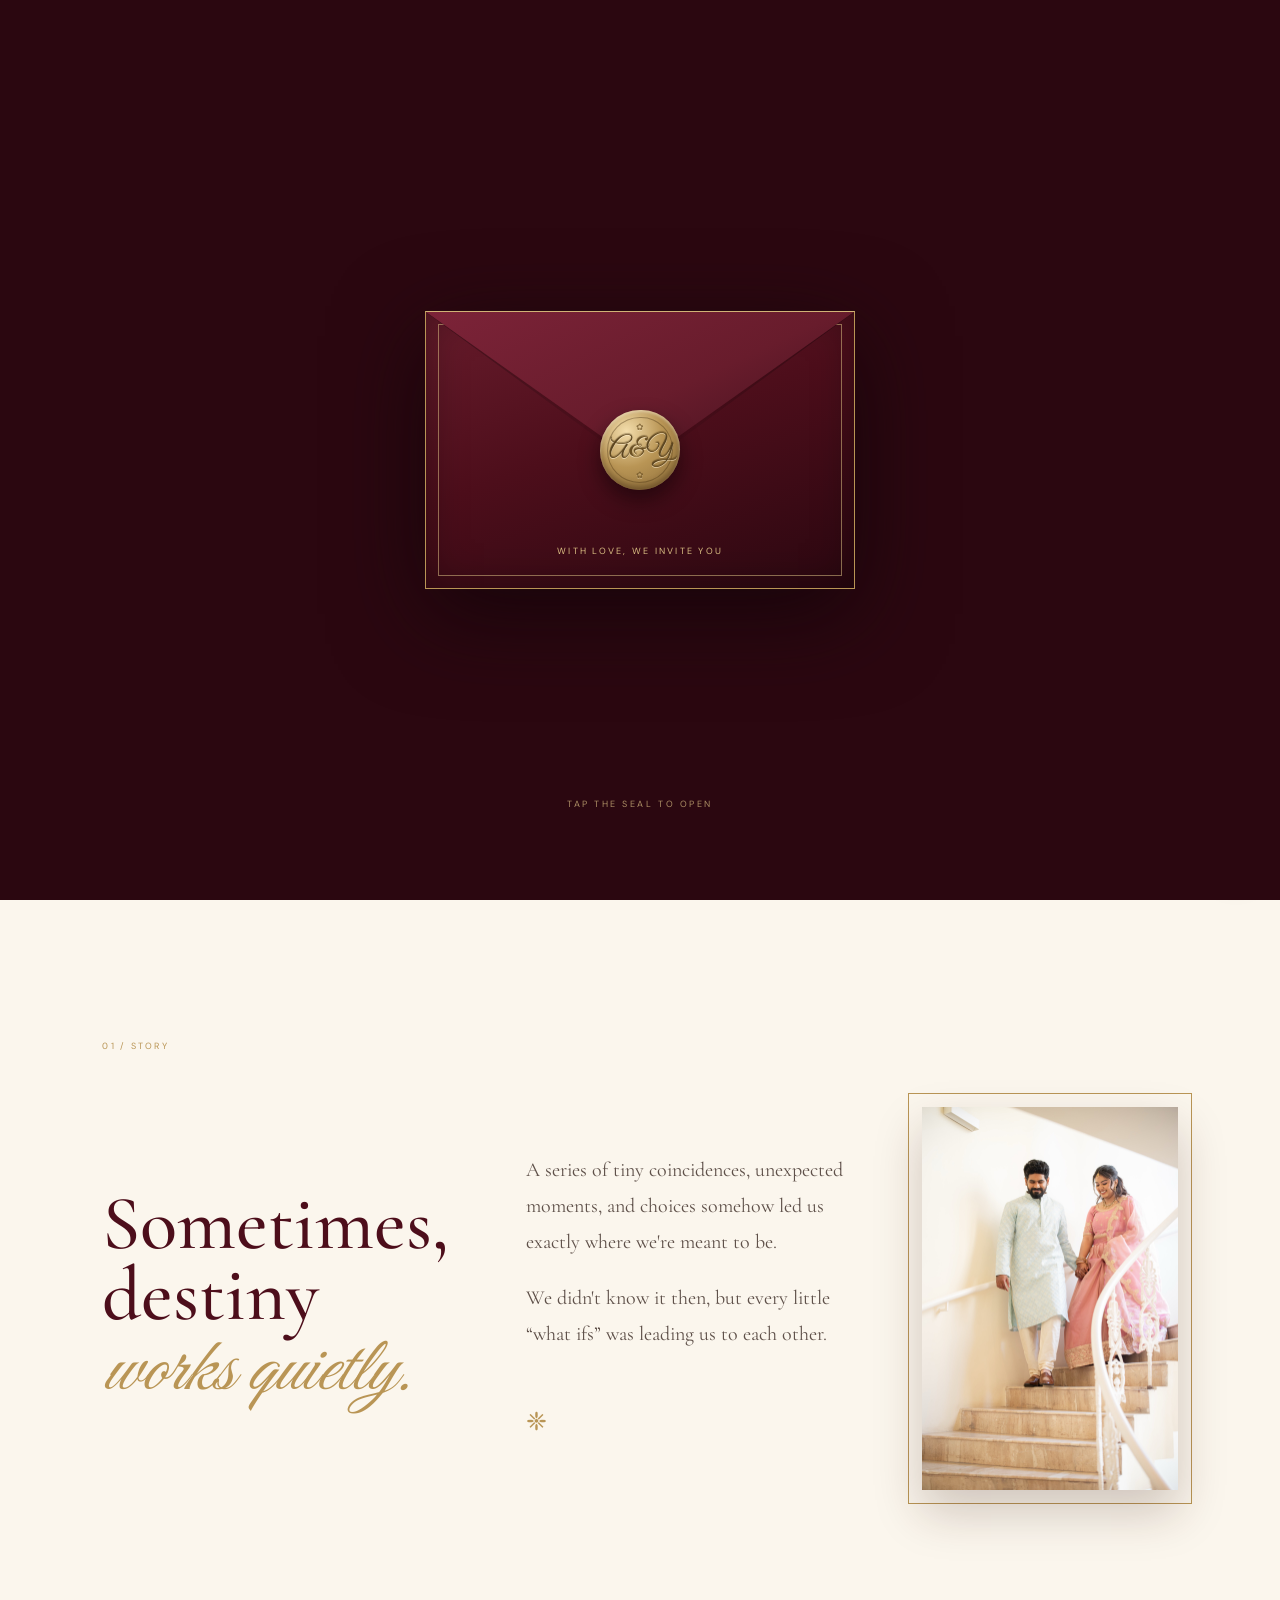
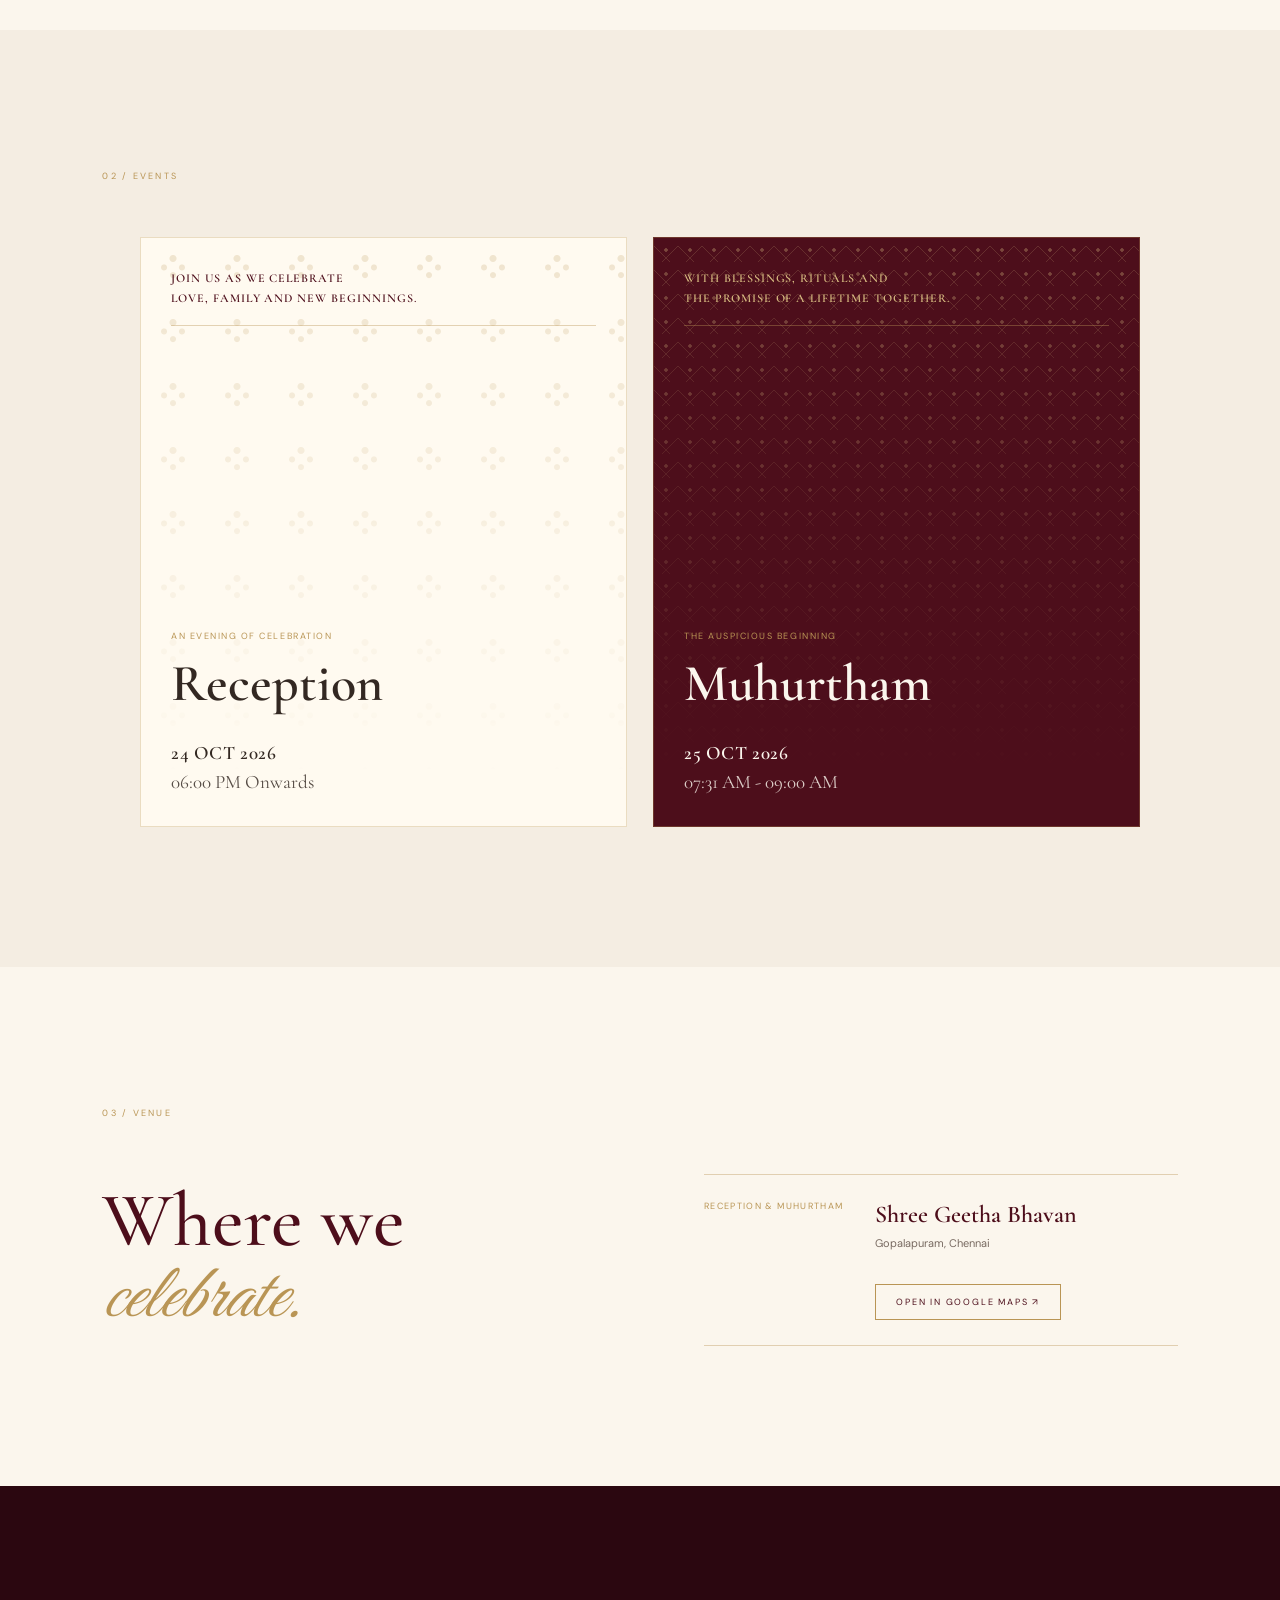
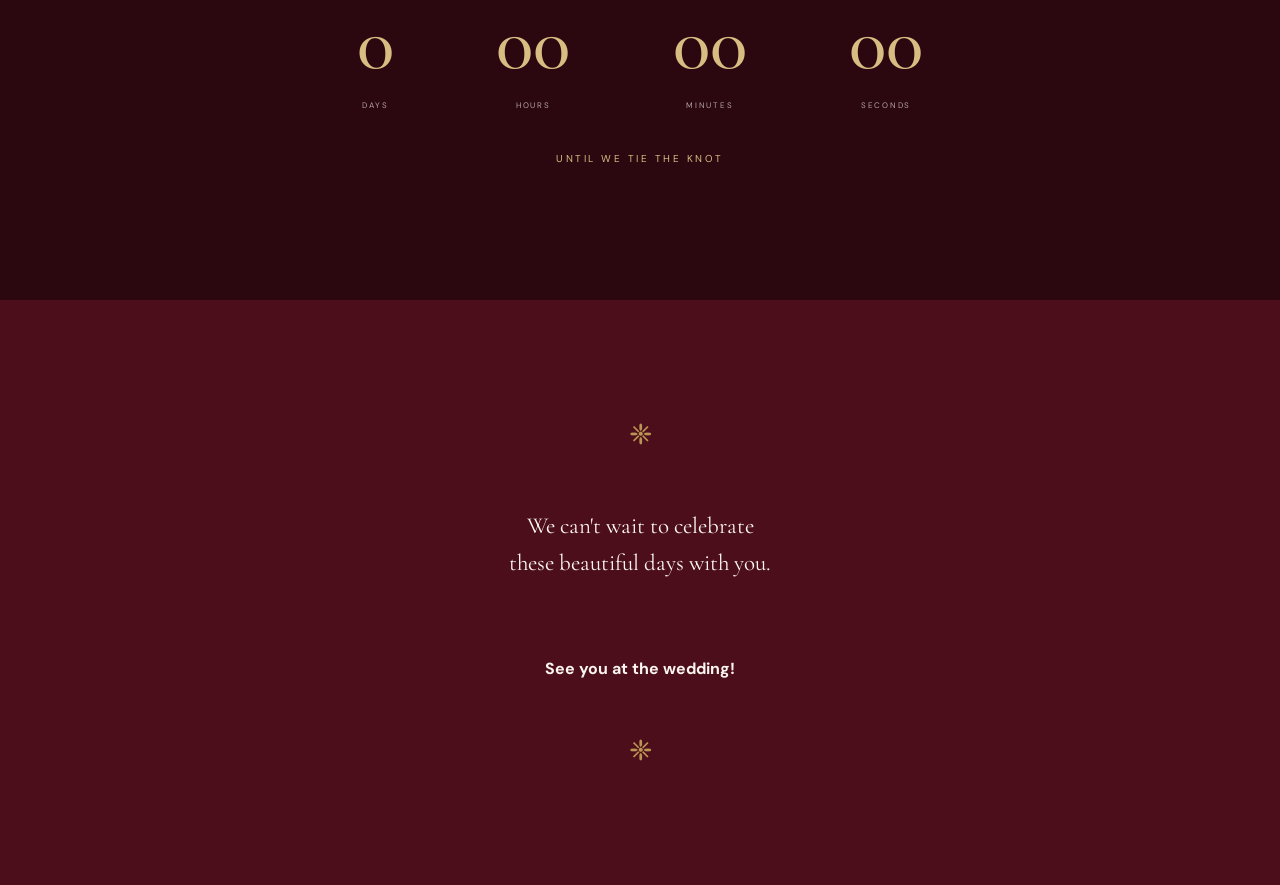
==== commit f4c45303: "Update index.html" ====
--- a/24,25-October/index.html
+++ b/24,25-October/index.html
@@ -41,7 +41,7 @@
 <main>
 <section class="hero reveal" id="home">
   <div class="motif motif-left">✺</div><div class="hero-copy">
-    <p class="eyebrow">Our wedding celebration</p><h2>Akshaya</h2><h3><i>&</i></h3><h2>Yuvaraaj</h2>
+    <h2>Akshaya</h2><h3><i>&</i></h3><h2>Yuvaraaj</h2>
     <div class="gold-rule"></div><p class="hero-date">25 · 10 · 2026</p>
     <p class="hero-note">Two hearts.<br>One beautiful beginning.</p>
   </div><div class="motif motif-right">✺</div><div class="kolam">◇ ◇ ◇</div>
@@ -50,7 +50,7 @@
 <section class="story section reveal" id="story">
   <div class="section-label">01 / Story</div><div class="story-grid">
     <div><h3>Sometimes, destiny<br><i>works quietly.</i></h3></div>
-    <div class="story-copy"><p>A series of tiny coincidences, unexpected moments, and choices somehow lead us exactly where we're meant to be.</p>
+    <div class="story-copy"><p>A series of tiny coincidences, unexpected moments, and choices somehow led us exactly where we're meant to be.</p>
     <p>We didn't know it then, but every little “what ifs” was leading us to each other.</p><div class="tiny-ornament">❈</div></div>
     <div class="story-photo"><img src="images/couple-stairs.jpeg" alt="Akshaya and YuvaraaJ"></div>
   </div>
